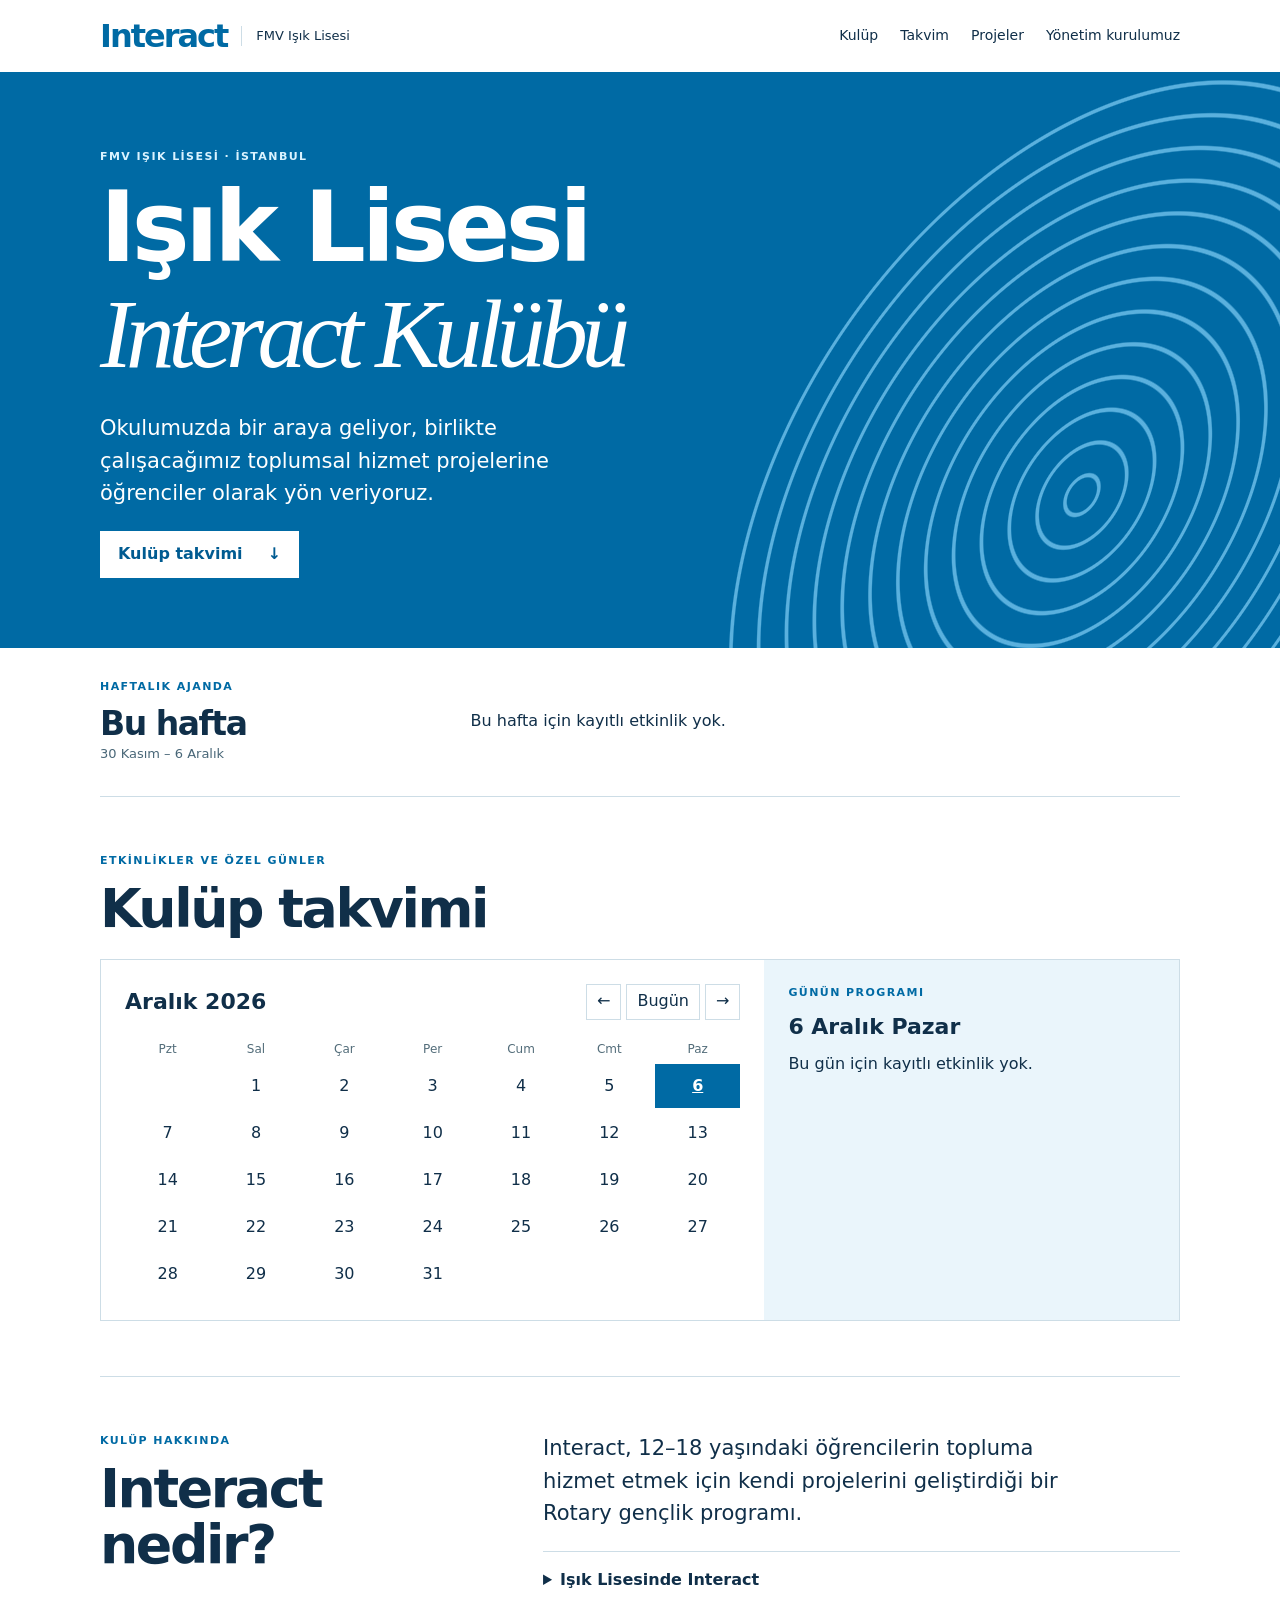
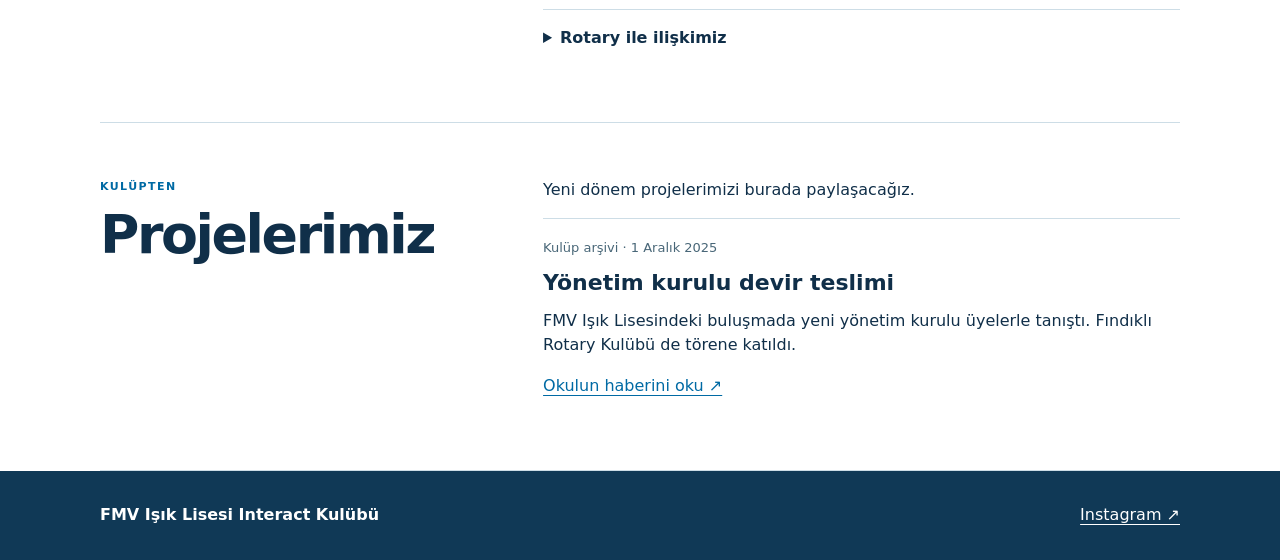
==== index.html @ 1f684c8e "Interact kulüp sitesi, aylık takvim ve haftalık ajandayı ekle" ====
<!doctype html>
<html lang="tr"><head><meta charset="utf-8"><meta name="viewport" content="width=device-width,initial-scale=1"><title>Ana sayfa · Işık Lisesi Interact</title><link rel="stylesheet" href="stil.css"><script defer src="takvim.js"></script></head><body><a class="skip" href="#icerik">İçeriğe geç</a><header><div class="bar"><a class="brand" href="index.html"><b>Interact</b><span>FMV Işık Lisesi</span></a><nav aria-label="Ana menü"><a href="index.html#kulup">Kulüp</a><a href="index.html#takvim">Takvim</a><a href="index.html#projeler">Projeler</a><a href="yonetim.html">Yönetim kurulumuz</a></nav></div></header><main id="icerik"><section class="hero"><div class="wrap"><p class="label">FMV Işık Lisesi · İstanbul</p><h1>Işık Lisesi<br><em>Interact Kulübü</em></h1><p class="lead">Okulumuzda bir araya geliyor, birlikte çalışacağımız toplumsal hizmet projelerine öğrenciler olarak yön veriyoruz.</p><a class="cta" href="#takvim">Kulüp takvimi <span>↓</span></a></div><div class="print" aria-hidden="true"></div></section>
<section class="week wrap" aria-labelledby="hafta"><div><p class="label">Haftalık ajanda</p><h2 id="hafta">Bu hafta</h2><small id="range"></small></div><div id="weekly" aria-live="polite">Takvim yükleniyor…</div></section>
<section id="takvim" class="wrap block"><p class="label">Etkinlikler ve özel günler</p><h2>Kulüp takvimi</h2><div class="calendar"><div class="sheet"><div class="controls"><h3 id="month" aria-live="polite">Aylık görünüm</h3><div><button id="prev" aria-label="Önceki ay">←</button><button id="today">Bugün</button><button id="next" aria-label="Sonraki ay">→</button></div></div><div class="grid names" aria-hidden="true"><span>Pzt</span><span>Sal</span><span>Çar</span><span>Per</span><span>Cum</span><span>Cmt</span><span>Paz</span></div><div class="grid" id="days" role="group" aria-label="Gün seç"></div></div><aside aria-live="polite"><p class="label">Günün programı</p><h3 id="chosen">Seçili gün</h3><div id="daily"></div></aside></div></section>
<section id="kulup" class="wrap block split"><div><p class="label">Kulüp hakkında</p><h2>Interact nedir?</h2></div><div><p class="intro">Interact, 12–18 yaşındaki öğrencilerin topluma hizmet etmek için kendi projelerini geliştirdiği bir Rotary gençlik programı.</p><details><summary>Işık Lisesinde Interact</summary><p>Kulübümüz FMV Işık Lisesi öğrencilerini bir araya getiriyor. Çalışmalarımızı yönetim kurulumuz ve kulüp üyelerimiz birlikte yürütüyor.</p><a href="yonetim.html">Yönetim kurulumuz →</a></details><details><summary>Rotary ile ilişkimiz</summary><p>Interact kulüpleri Rotary kulüplerinin desteğiyle çalışır. Rotary'nin program sayfasında dünyadaki diğer Interact kulüplerini de tanıyabilirsin.</p><a href="https://www.rotary.org/en/get-involved/interact-clubs">Rotary’de Interact ↗</a></details></div></section>
<section id="projeler" class="wrap block split"><div><p class="label">Kulüpten</p><h2>Projelerimiz</h2></div><div><p>Yeni dönem projelerimizi burada paylaşacağız.</p><article class="archive"><small>Kulüp arşivi · 1 Aralık 2025</small><h3>Yönetim kurulu devir teslimi</h3><p>FMV Işık Lisesindeki buluşmada yeni yönetim kurulu üyelerle tanıştı. Fındıklı Rotary Kulübü de törene katıldı.</p><a href="https://www.fmv.edu.tr/tr-TR/news-detail/fmv-isik-lisesi-interact-kulubu-devir-teslim-toreni/101/29026">Okulun haberini oku ↗</a></article></div></section></main><footer><div class="bar"><strong>FMV Işık Lisesi Interact Kulübü</strong><a href="https://www.instagram.com/isiklisesiinteract/">Instagram ↗</a></div></footer></body></html>
---- stil.css ----
:root{--ink:#102f49;--blue:#006aa4;--line:#cddde6;--ice:#eaf5fb;--wrap:1080px}*{box-sizing:border-box}html{scroll-behavior:smooth;scroll-padding-top:22px}body{margin:0;color:var(--ink);font:16px/1.55 system-ui,sans-serif}a{color:var(--blue);text-underline-offset:4px}button,summary{cursor:pointer}button{color:inherit;font:inherit}a:focus-visible,button:focus-visible,summary:focus-visible{outline:3px solid #dc8205;outline-offset:2px}.wrap,.bar{width:min(90%,var(--wrap));margin:auto}.bar{display:flex;align-items:center;justify-content:space-between;gap:18px;padding:20px 0}.brand{display:flex;align-items:center;gap:14px;text-decoration:none}.brand b{font-size:32px;letter-spacing:-2px;line-height:1}.brand span{border-left:1px solid var(--line);padding-left:14px;font-size:13px;color:var(--ink)}nav{display:flex;gap:22px}nav a{font-size:14px;text-decoration:none;color:var(--ink)}nav a:hover,summary:hover{text-decoration:underline}.skip{position:absolute;left:-9999px}.skip:focus{left:12px;top:4px;background:white;z-index:3}.hero{background:var(--blue);color:white;position:relative;isolation:isolate;overflow:hidden}.hero .wrap{padding:76px 0 70px}.label,small{font-size:13px}.label{text-transform:uppercase;font-size:11px;font-weight:700;letter-spacing:.13em;margin:0 0 12px}.hero .label{color:#daf3ff}h1,h2,h3,p{margin-top:0}h1,h2{line-height:1.04;letter-spacing:-.045em}h1{font-size:clamp(48px,7.6vw,98px);margin-bottom:22px}h1 em{font:italic 1em Georgia,serif;letter-spacing:-.065em}h2{font-size:clamp(32px,4.2vw,54px);margin-bottom:22px}h3{font-size:22px;line-height:1.25;margin-bottom:12px}.lead,.intro{font-size:clamp(17px,2vw,21px);max-width:560px}.hero .lead{max-width:min(60%,520px)}.cta{display:inline-flex;align-items:center;gap:25px;padding:11px 18px;background:white;color:#005b91;text-decoration:none;font-weight:650}.print{position:absolute;z-index:-1;width:47%;height:165%;right:-8%;bottom:-56%;border-radius:50%;transform:rotate(34deg);background:repeating-radial-gradient(ellipse at center,transparent 0 12px,#78c8f1 13px 15px,transparent 16px 23px);opacity:.75}.week{padding:30px 0;display:grid;grid-template-columns:32% 1fr;align-items:center;border-bottom:1px solid var(--line);gap:25px}.week h2{font-size:33px;margin:0}.week small,.archive small{color:#496778}.week .label,.block .label,.board .label{color:var(--blue)}.event{padding:12px 0}.event+.event{border-top:1px solid var(--line)}.event p{margin:4px 0 0}.block{padding:55px 0;border-bottom:1px solid var(--line)}.calendar{display:grid;grid-template-columns:1.6fr 1fr;border:1px solid var(--line)}.sheet,aside{padding:24px}aside{background:var(--ice)}.controls,.controls div{display:flex;align-items:center;justify-content:space-between;gap:5px}.controls h3{margin:0}.controls button{background:white;border:1px solid var(--line);padding:4px 10px;min-height:36px}.grid{display:grid;grid-template-columns:repeat(7,1fr);gap:3px}.names{margin:20px 0 6px;color:#536d7a;font-size:12px;text-align:center}.day{border:0;background:white;position:relative;min-height:44px}.day:hover{background:var(--ice)}.day[aria-current=date]{font-weight:bold;text-decoration:underline}.day[aria-pressed=true]{background:var(--blue);color:white}.day.has::after{content:"";position:absolute;bottom:4px;left:calc(50% - 2px);width:5px;height:5px;background:currentColor;border-radius:50%}.split{display:grid;grid-template-columns:1fr 1.6fr;gap:45px}.split details,.archive{border-top:1px solid var(--line);padding:16px 0}.split details p{margin:14px 0 8px}summary{font-weight:650}.archive h3{margin-top:9px}.board{padding:55px 0}.board .label{margin-top:52px}.board h1 em{color:var(--blue)}footer{background:#103956;color:white}footer a{color:white}footer .bar{padding:32px 0}@media(max-width:700px){.bar{flex-wrap:wrap;gap:12px}nav{flex-wrap:wrap;gap:8px 16px}.hero .wrap{padding:50px 0}.hero .lead{max-width:82%}.print{width:52%;right:-30%}.calendar,.split,.week{grid-template-columns:1fr}.week,.split{gap:12px}.block{padding:34px 0}.sheet,aside{padding:16px}.controls h3{font-size:18px}.brand b{font-size:28px}}@media(prefers-reduced-motion:reduce){html{scroll-behavior:auto}}
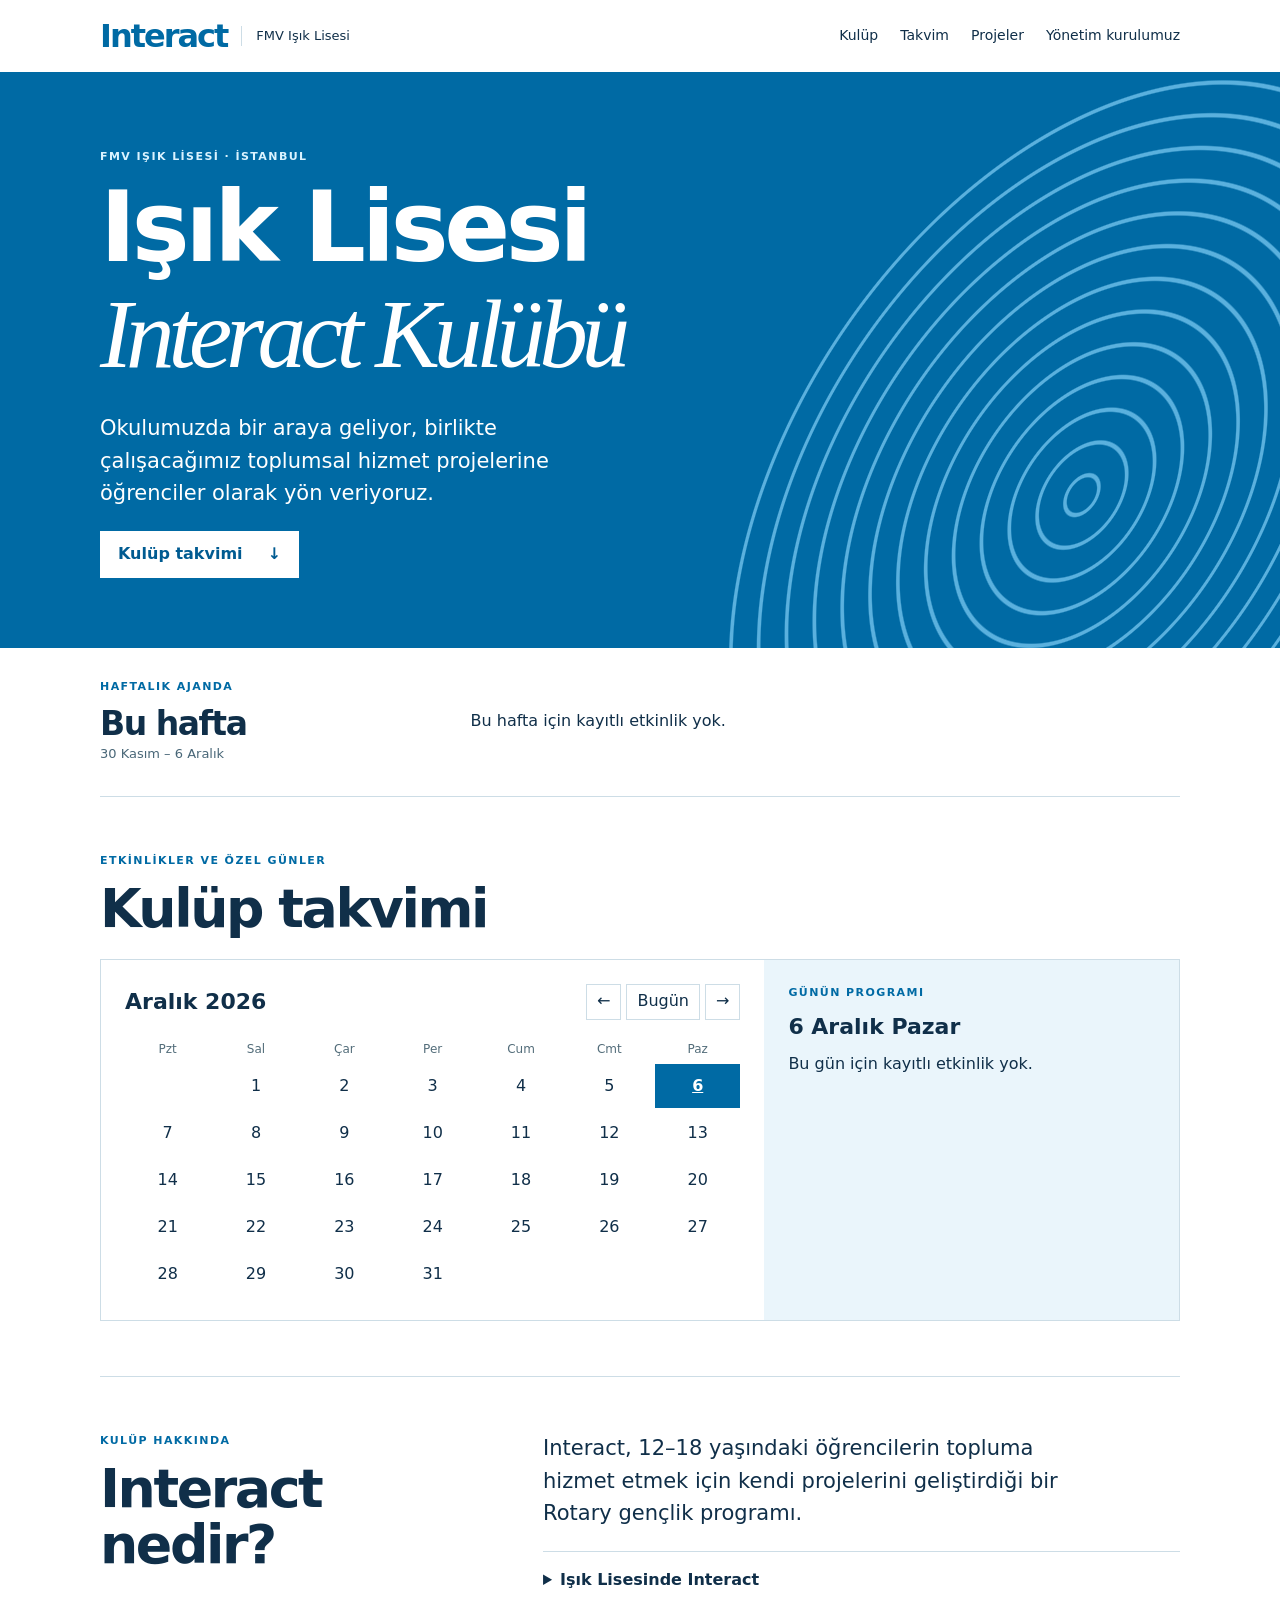
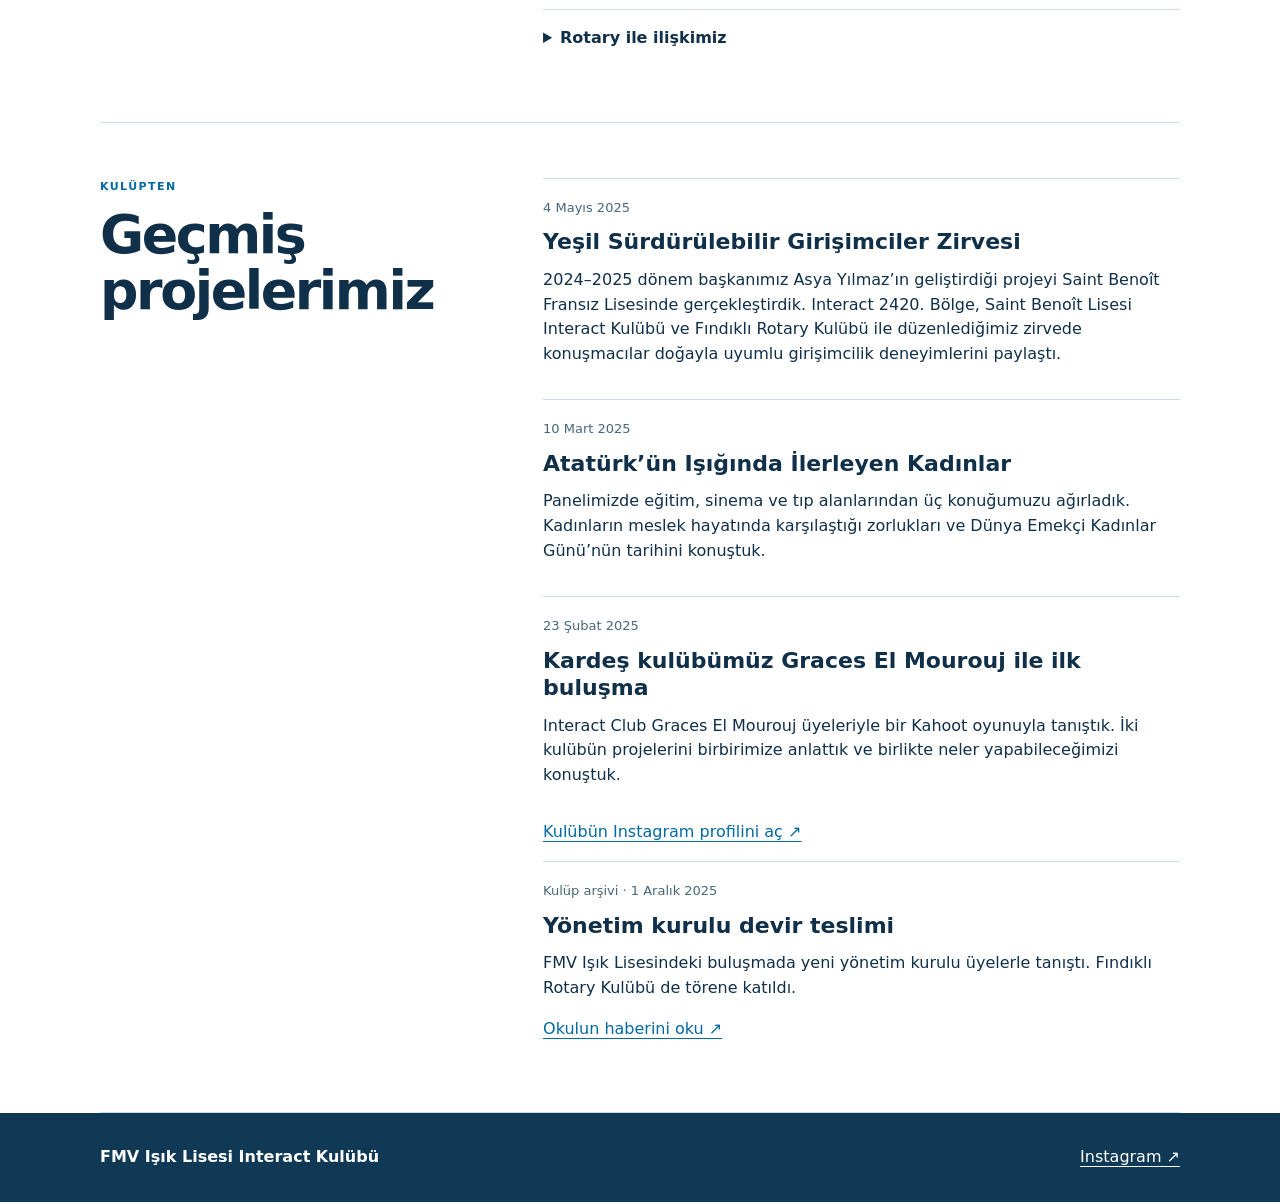
==== commit 73464d41: "Üç geçmiş kulüp projesini Instagram paylaşımlarından arşive ekle" ====
--- a/index.html
+++ b/index.html
@@ -3,4 +3,8 @@
 <section class="week wrap" aria-labelledby="hafta"><div><p class="label">Haftalık ajanda</p><h2 id="hafta">Bu hafta</h2><small id="range"></small></div><div id="weekly" aria-live="polite">Takvim yükleniyor…</div></section>
 <section id="takvim" class="wrap block"><p class="label">Etkinlikler ve özel günler</p><h2>Kulüp takvimi</h2><div class="calendar"><div class="sheet"><div class="controls"><h3 id="month" aria-live="polite">Aylık görünüm</h3><div><button id="prev" aria-label="Önceki ay">←</button><button id="today">Bugün</button><button id="next" aria-label="Sonraki ay">→</button></div></div><div class="grid names" aria-hidden="true"><span>Pzt</span><span>Sal</span><span>Çar</span><span>Per</span><span>Cum</span><span>Cmt</span><span>Paz</span></div><div class="grid" id="days" role="group" aria-label="Gün seç"></div></div><aside aria-live="polite"><p class="label">Günün programı</p><h3 id="chosen">Seçili gün</h3><div id="daily"></div></aside></div></section>
 <section id="kulup" class="wrap block split"><div><p class="label">Kulüp hakkında</p><h2>Interact nedir?</h2></div><div><p class="intro">Interact, 12–18 yaşındaki öğrencilerin topluma hizmet etmek için kendi projelerini geliştirdiği bir Rotary gençlik programı.</p><details><summary>Işık Lisesinde Interact</summary><p>Kulübümüz FMV Işık Lisesi öğrencilerini bir araya getiriyor. Çalışmalarımızı yönetim kurulumuz ve kulüp üyelerimiz birlikte yürütüyor.</p><a href="yonetim.html">Yönetim kurulumuz →</a></details><details><summary>Rotary ile ilişkimiz</summary><p>Interact kulüpleri Rotary kulüplerinin desteğiyle çalışır. Rotary'nin program sayfasında dünyadaki diğer Interact kulüplerini de tanıyabilirsin.</p><a href="https://www.rotary.org/en/get-involved/interact-clubs">Rotary’de Interact ↗</a></details></div></section>
-<section id="projeler" class="wrap block split"><div><p class="label">Kulüpten</p><h2>Projelerimiz</h2></div><div><p>Yeni dönem projelerimizi burada paylaşacağız.</p><article class="archive"><small>Kulüp arşivi · 1 Aralık 2025</small><h3>Yönetim kurulu devir teslimi</h3><p>FMV Işık Lisesindeki buluşmada yeni yönetim kurulu üyelerle tanıştı. Fındıklı Rotary Kulübü de törene katıldı.</p><a href="https://www.fmv.edu.tr/tr-TR/news-detail/fmv-isik-lisesi-interact-kulubu-devir-teslim-toreni/101/29026">Okulun haberini oku ↗</a></article></div></section></main><footer><div class="bar"><strong>FMV Işık Lisesi Interact Kulübü</strong><a href="https://www.instagram.com/isiklisesiinteract/">Instagram ↗</a></div></footer></body></html>+<section id="projeler" class="wrap block split"><div><p class="label">Kulüpten</p><h2>Geçmiş projelerimiz</h2></div><div>
+<article class="archive"><small><time datetime="2025-05-04">4 Mayıs 2025</time></small><h3>Yeşil Sürdürülebilir Girişimciler Zirvesi</h3><p>2024–2025 dönem başkanımız Asya Yılmaz’ın geliştirdiği projeyi Saint Benoît Fransız Lisesinde gerçekleştirdik. Interact 2420. Bölge, Saint Benoît Lisesi Interact Kulübü ve Fındıklı Rotary Kulübü ile düzenlediğimiz zirvede konuşmacılar doğayla uyumlu girişimcilik deneyimlerini paylaştı.</p></article>
+<article class="archive"><small><time datetime="2025-03-10">10 Mart 2025</time></small><h3>Atatürk’ün Işığında İlerleyen Kadınlar</h3><p>Panelimizde eğitim, sinema ve tıp alanlarından üç konuğumuzu ağırladık. Kadınların meslek hayatında karşılaştığı zorlukları ve Dünya Emekçi Kadınlar Günü’nün tarihini konuştuk.</p></article>
+<article class="archive"><small><time datetime="2025-02-23">23 Şubat 2025</time></small><h3>Kardeş kulübümüz Graces El Mourouj ile ilk buluşma</h3><p>Interact Club Graces El Mourouj üyeleriyle bir Kahoot oyunuyla tanıştık. İki kulübün projelerini birbirimize anlattık ve birlikte neler yapabileceğimizi konuştuk.</p></article>
+<p><a href="https://www.instagram.com/isiklisesiinteract/">Kulübün Instagram profilini aç ↗</a></p><article class="archive"><small>Kulüp arşivi · 1 Aralık 2025</small><h3>Yönetim kurulu devir teslimi</h3><p>FMV Işık Lisesindeki buluşmada yeni yönetim kurulu üyelerle tanıştı. Fındıklı Rotary Kulübü de törene katıldı.</p><a href="https://www.fmv.edu.tr/tr-TR/news-detail/fmv-isik-lisesi-interact-kulubu-devir-teslim-toreni/101/29026">Okulun haberini oku ↗</a></article></div></section></main><footer><div class="bar"><strong>FMV Işık Lisesi Interact Kulübü</strong><a href="https://www.instagram.com/isiklisesiinteract/">Instagram ↗</a></div></footer></body></html>
